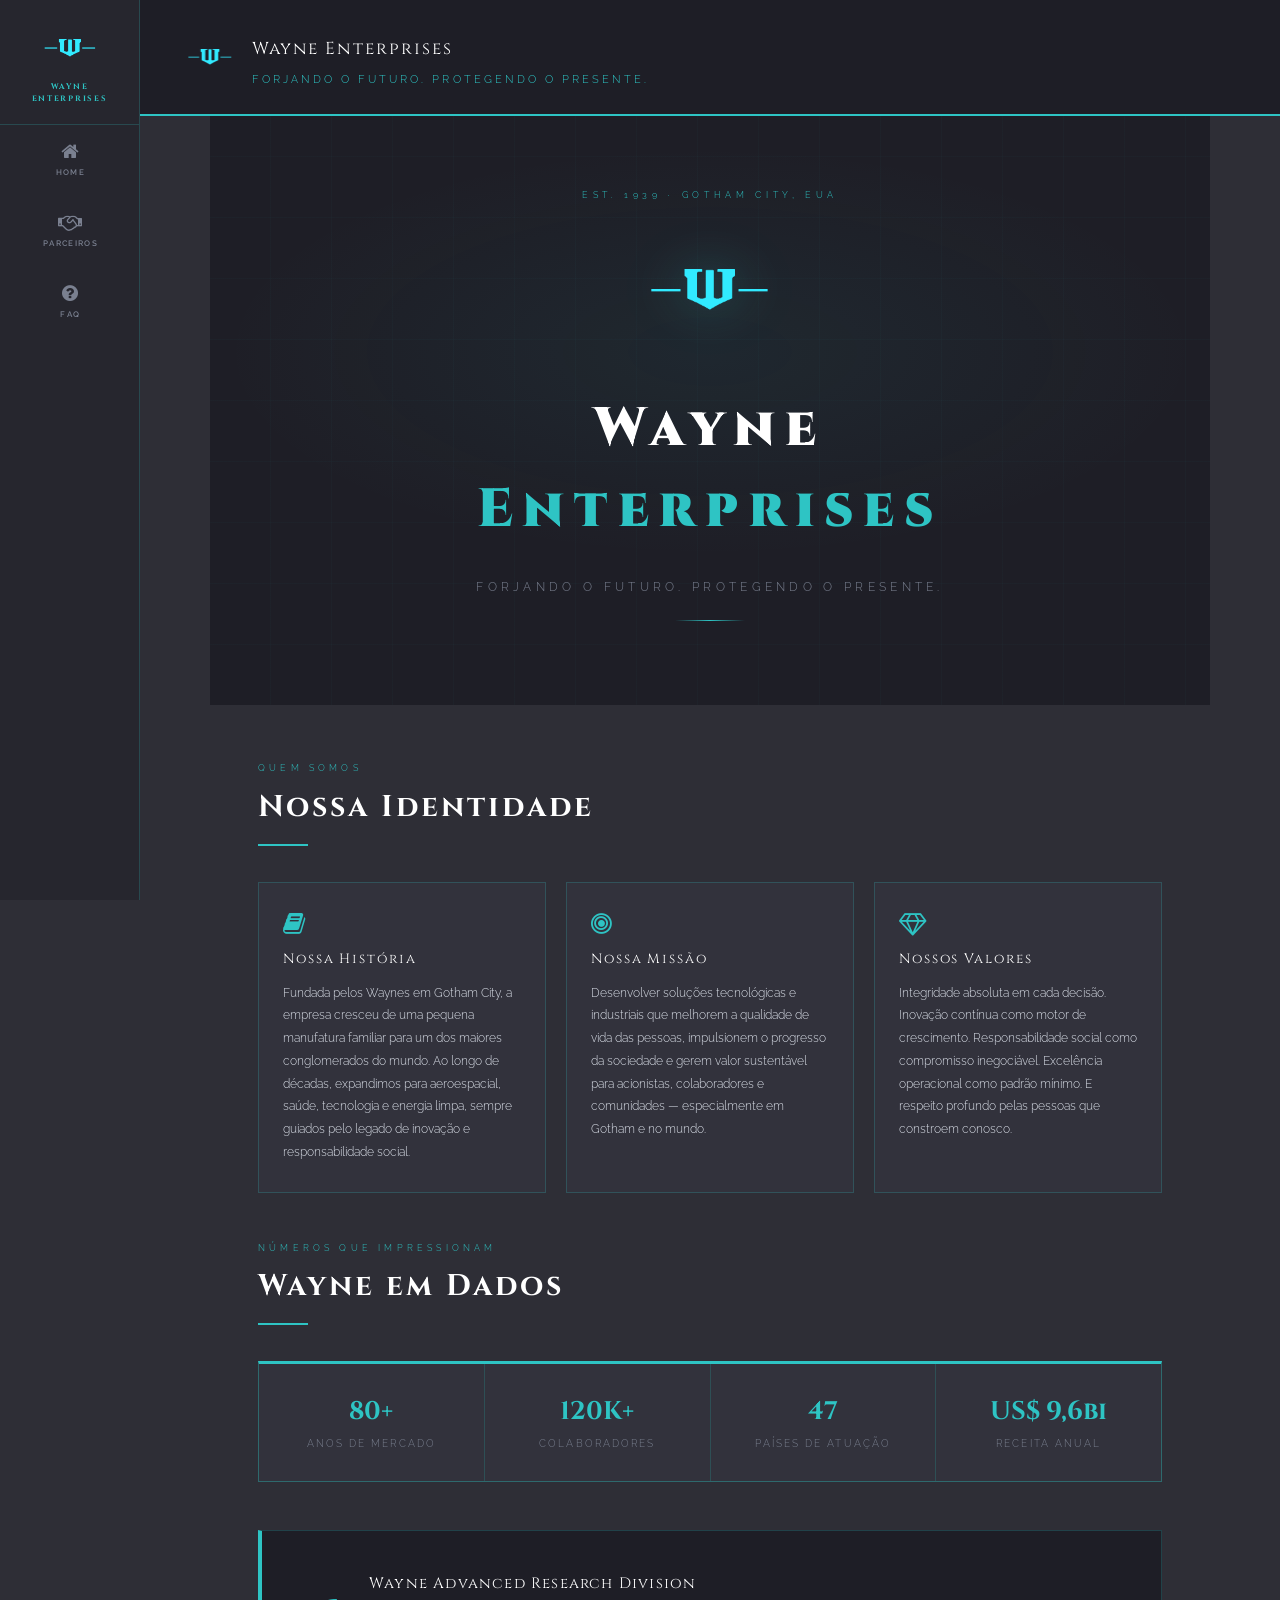
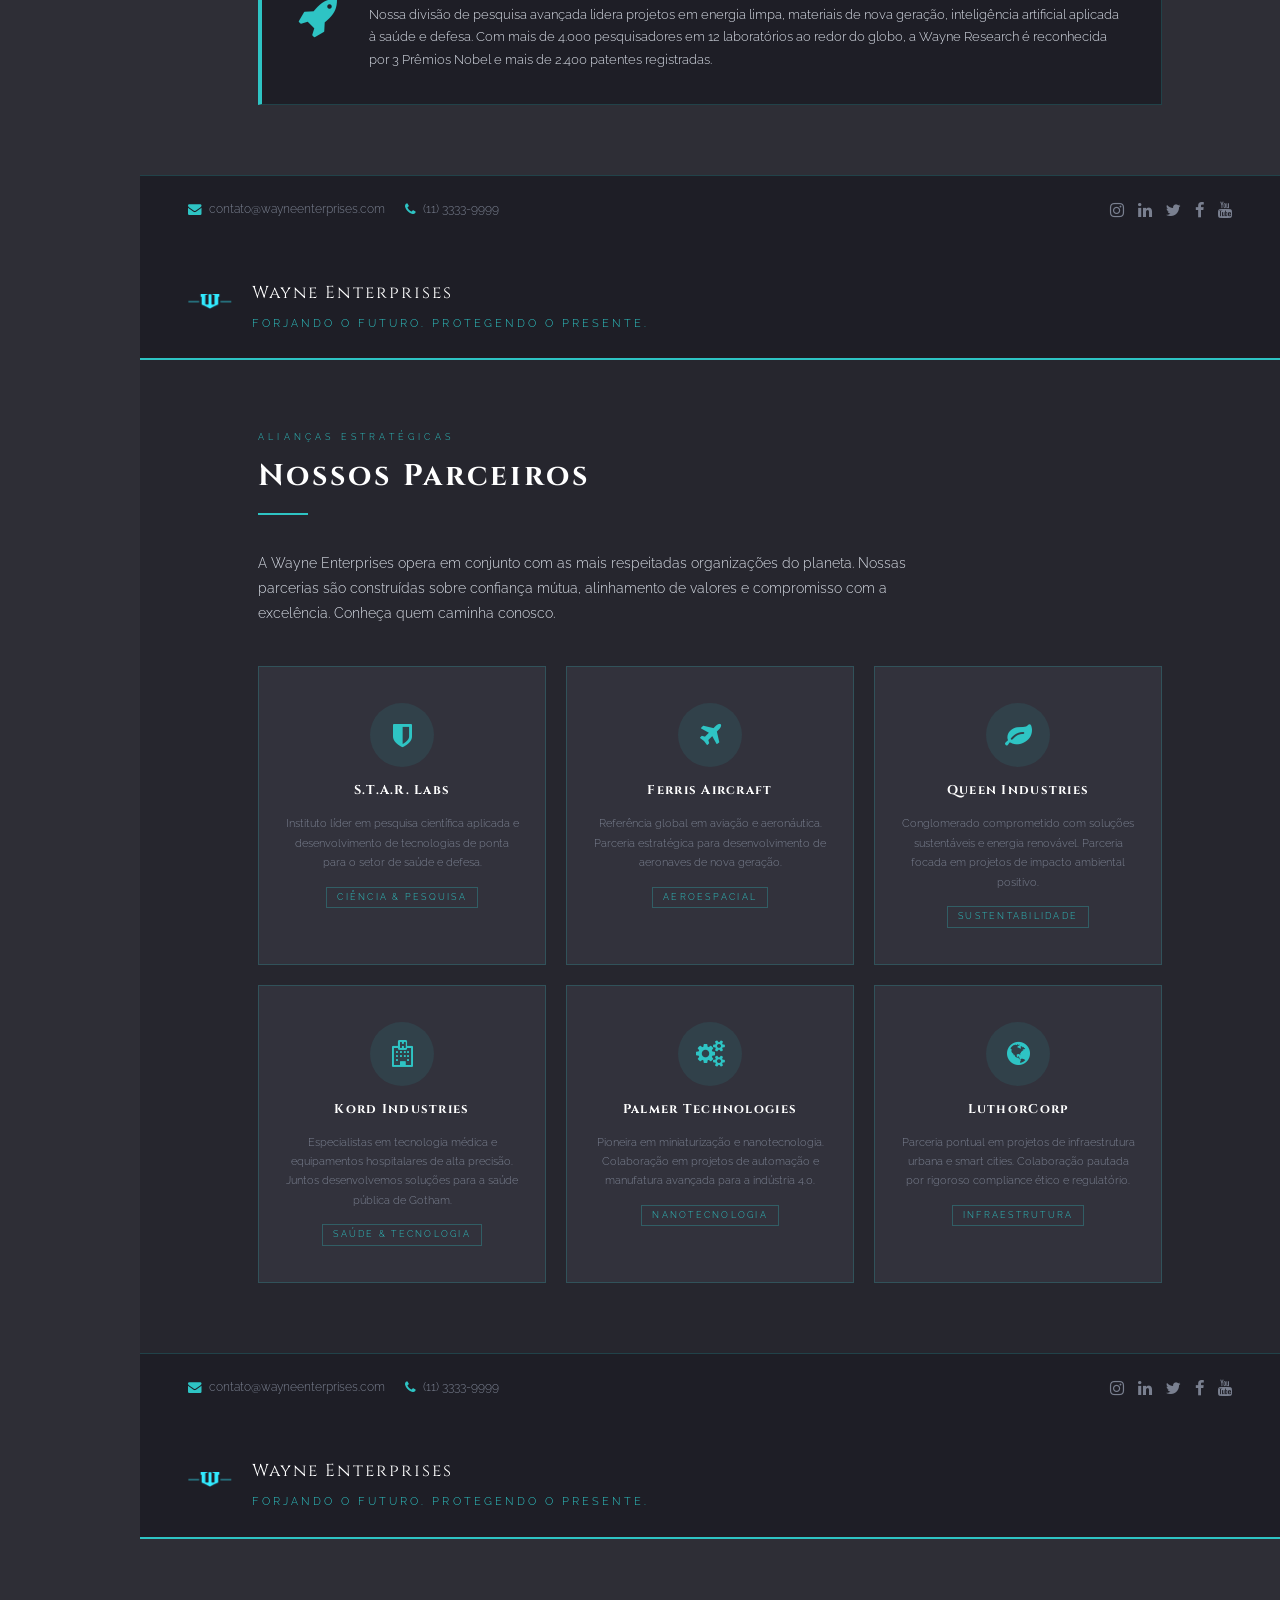
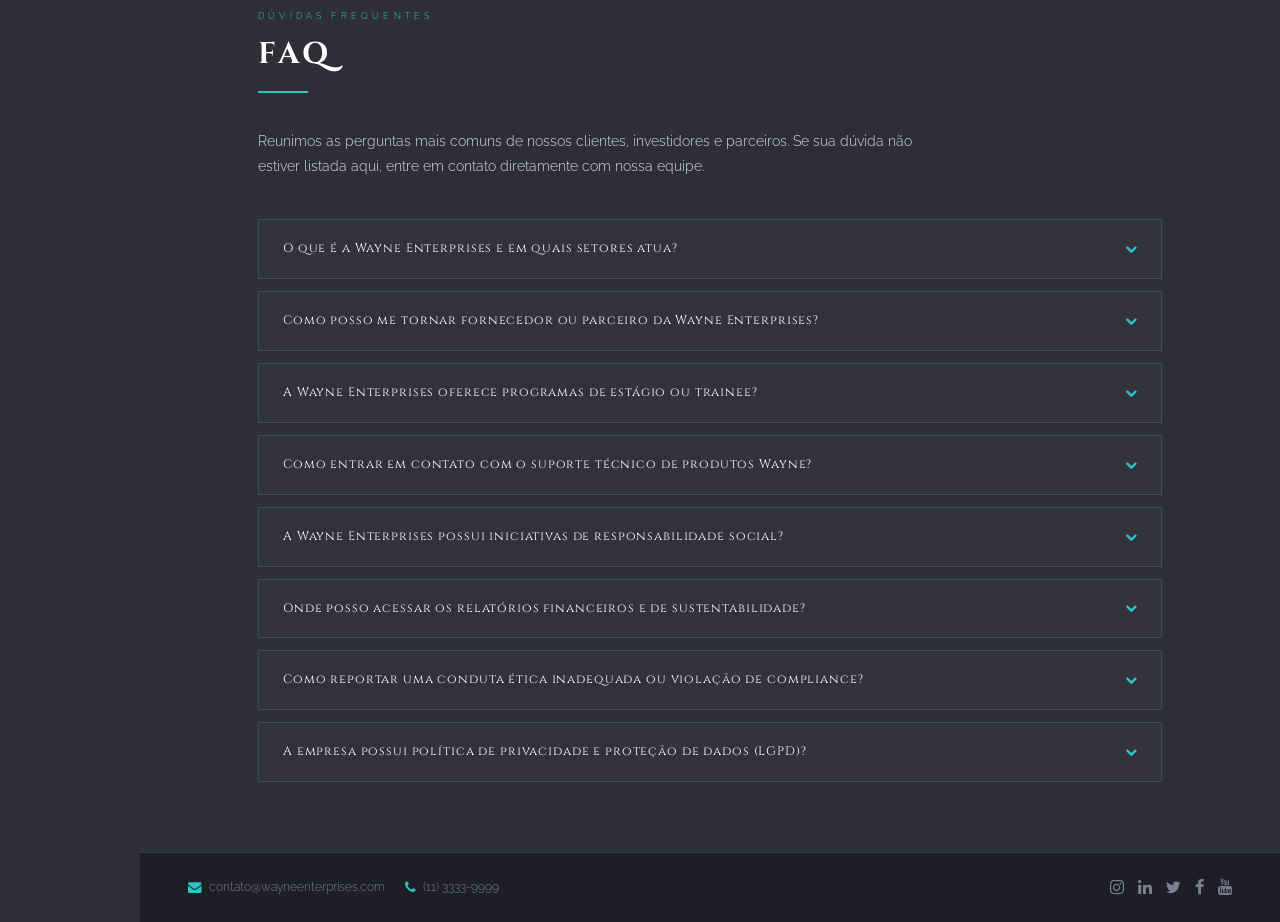
==== Pasta/index.html @ 233821c2 "Refactor HTML structure and styles for Jacareí tourist attractions page - Updated index.html to use " ====
<!DOCTYPE html>
<html lang="pt-br">
<head>
    <meta charset="UTF-8">
    <meta name="viewport" content="width=device-width, initial-scale=1.0">
    <link rel="stylesheet" href="https://www.w3schools.com/w3css/4/w3.css">
    <link rel="stylesheet" href="https://cdnjs.cloudflare.com/ajax/libs/font-awesome/4.7.0/css/font-awesome.min.css">
    <link href="https://fonts.googleapis.com/css2?family=Cinzel:wght@400;600;700;900&family=Raleway:wght@300;400;500;600&display=swap" rel="stylesheet">
    <title>Wayne Enterprises</title>
    <style>
        :root {
            --accent:   #2ec4c4;
            --accent-d: #1a9090;
            --bg:       #2e2e36;
            --bg-2:     #26262e;
            --bg-3:     #1e1e26;
            --card:     #32323c;
            --border:   rgba(46,196,196,0.22);
            --text:     #d8dde6;
            --dim:      #7a8090;
            --sidebar:  140px;
        }
        * { box-sizing: border-box; margin: 0; padding: 0; }
        html { scroll-behavior: smooth; }

        body {
            background: var(--bg);
            color: var(--text);
            font-family: 'Raleway', sans-serif;
            font-weight: 300;
        }
        h1,h2,h3,h4,h5,h6 { font-family: 'Cinzel', serif; letter-spacing: .08em; }

        /* ── SIDEBAR ── */
        #main { margin-left: var(--sidebar); }

        .w3-sidebar {
            width: var(--sidebar);
            background: var(--bg-2);
            border-right: 1px solid var(--border);
            display: flex;
            flex-direction: column;
            align-items: center;
        }

        .sb-logo {
            padding: 22px 10px 18px;
            width: 100%;
            text-align: center;
            border-bottom: 1px solid var(--border);
        }
        .sb-logo img {
            width: 52px;
            height: 52px;
            object-fit: contain;
            filter: brightness(0) saturate(100%) invert(65%) sepia(60%) saturate(500%) hue-rotate(140deg) brightness(1.05);
            margin-bottom: 7px;
        }
        .sb-brand {
            font-family: 'Cinzel', serif;
            font-size: .52rem;
            font-weight: 700;
            letter-spacing: .22em;
            color: var(--accent);
            text-transform: uppercase;
            line-height: 1.6;
        }

        .w3-bar-block a.w3-bar-item {
            display: flex !important;
            flex-direction: column;
            align-items: center;
            padding: 18px 8px !important;
            color: var(--dim) !important;
            font-size: .56rem;
            font-weight: 600;
            letter-spacing: .16em;
            text-transform: uppercase;
            border-left: 2px solid transparent;
            transition: all .25s;
            text-decoration: none;
        }
        .w3-bar-block a.w3-bar-item i {
            font-size: 1.25rem;
            margin-bottom: 6px;
            transition: color .25s;
        }
        .w3-bar-block a.w3-bar-item p { font-size: .52rem; line-height: 1.35; text-align: center; }
        .w3-bar-block a.w3-bar-item:hover {
            background: rgba(46,196,196,.07) !important;
            color: var(--accent) !important;
            border-left-color: var(--accent);
        }
        .w3-bar-block a.w3-bar-item:hover i { color: var(--accent); }

        /* ── MOBILE NAV ── */
        .w3-top nav {
            background: var(--bg-2) !important;
            border-bottom: 1px solid var(--border);
        }
        .w3-top nav a {
            color: var(--dim) !important;
            font-family: 'Cinzel', serif;
            font-size: .58rem;
            letter-spacing: .12em;
            transition: color .25s;
        }
        .w3-top nav a:hover { color: var(--accent) !important; background: transparent !important; }

        /* ── SECTION SHARED ── */
        section { scroll-margin-top: 0; }

        .sec-wrap {
            max-width: 1000px;
            margin: 0 auto;
            padding: 70px 48px;
        }

        /* ── HEADER (repeated on each section) ── */
        .sec-header-bar {
            background: var(--bg-3);
            border-bottom: 2px solid var(--accent);
            padding: 26px 48px;
            display: flex;
            align-items: center;
            gap: 20px;
        }
        .sec-header-bar img {
            width: 44px; height: 44px;
            object-fit: contain;
            filter: brightness(0) saturate(100%) invert(65%) sepia(60%) saturate(500%) hue-rotate(140deg) brightness(1.05);
            flex-shrink: 0;
        }
        .sec-header-text h2 {
            font-size: 1.15rem;
            color: #fff;
            letter-spacing: .12em;
        }
        .sec-header-text p {
            font-size: .72rem;
            color: var(--accent);
            letter-spacing: .28em;
            text-transform: uppercase;
            margin-top: 3px;
        }

        /* ── FOOTER (repeated on each section) ── */
        .sec-footer {
            background: var(--bg-3);
            border-top: 1px solid var(--border);
            padding: 22px 48px;
            display: flex;
            flex-wrap: wrap;
            align-items: center;
            justify-content: space-between;
            gap: 12px;
        }
        .sec-footer .contact-info {
            display: flex;
            flex-wrap: wrap;
            gap: 20px;
        }
        .sec-footer .contact-info a,
        .sec-footer .contact-info span {
            font-size: .78rem;
            color: var(--dim);
            text-decoration: none;
            display: flex;
            align-items: center;
            gap: 7px;
            transition: color .2s;
        }
        .sec-footer .contact-info a:hover { color: var(--accent); }
        .sec-footer .contact-info i { color: var(--accent); font-size: .9rem; }
        .sec-footer .socials { display: flex; gap: 14px; }
        .sec-footer .socials a {
            color: var(--dim);
            font-size: 1.1rem;
            transition: color .2s, transform .2s;
        }
        .sec-footer .socials a:hover { color: var(--accent); transform: translateY(-2px); }

        /* ── SECTION EYEBROW / RULE ── */
        .eyebrow {
            font-size: .62rem;
            letter-spacing: .45em;
            color: var(--accent);
            text-transform: uppercase;
            display: block;
            margin-bottom: 8px;
        }
        .sec-title {
            font-size: clamp(1.3rem, 2.5vw, 2rem);
            font-weight: 700;
            color: #fff;
            letter-spacing: .1em;
        }
        .rule {
            width: 50px; height: 2px;
            background: var(--accent);
            margin: 14px 0 36px;
        }

        /* ════════════════════════════
           HOME
        ════════════════════════════ */
        #home { background: var(--bg); }

        .home-hero {
            min-height: 60vh;
            display: flex;
            flex-direction: column;
            align-items: center;
            justify-content: center;
            text-align: center;
            padding: 80px 48px 60px;
            position: relative;
            overflow: hidden;
            background: var(--bg-3);
        }
        .home-hero::before {
            content: '';
            position: absolute; inset: 0;
            background:
                radial-gradient(ellipse 70% 50% at 50% 40%, rgba(46,196,196,.06) 0%, transparent 70%),
                repeating-linear-gradient(0deg, transparent, transparent 60px, rgba(46,196,196,.025) 60px, rgba(46,196,196,.025) 61px),
                repeating-linear-gradient(90deg, transparent, transparent 60px, rgba(46,196,196,.025) 60px, rgba(46,196,196,.025) 61px);
            pointer-events: none;
        }
        .hero-badge {
            font-size: .62rem; letter-spacing: .5em;
            color: var(--accent); text-transform: uppercase;
            margin-bottom: 28px; opacity: .7;
            animation: fadeUp .9s ease both;
        }
        .hero-logo {
            width: 120px; height: 120px;
            object-fit: contain;
            filter: brightness(0) saturate(100%) invert(65%) sepia(60%) saturate(500%) hue-rotate(140deg) brightness(1.05);
            margin-bottom: 28px;
            filter: brightness(0) saturate(100%) invert(65%) sepia(60%) saturate(500%) hue-rotate(140deg) brightness(1.05) drop-shadow(0 0 24px rgba(46,196,196,.35));
            animation: fadeUp .9s ease .15s both;
        }
        .hero-title {
            font-size: clamp(2rem, 5vw, 3.6rem);
            font-weight: 900;
            color: #fff;
            letter-spacing: .18em;
            animation: fadeUp .9s ease .3s both;
        }
        .hero-title span { color: var(--accent); display: block; }
        .hero-slogan {
            font-size: .82rem;
            letter-spacing: .35em;
            color: var(--dim);
            text-transform: uppercase;
            margin-top: 18px;
            animation: fadeUp .9s ease .45s both;
        }
        .hero-divider {
            width: 70px; height: 1px;
            background: linear-gradient(90deg, transparent, var(--accent), transparent);
            margin: 24px auto;
            animation: fadeUp .9s ease .6s both;
        }
        @keyframes fadeUp {
            from { opacity: 0; transform: translateY(20px); }
            to   { opacity: 1; transform: translateY(0); }
        }

        /* História / Missão / Valores cards */
        .hmv-grid {
            display: grid;
            grid-template-columns: repeat(3, 1fr);
            gap: 20px;
            margin-bottom: 48px;
        }
        .hmv-card {
            background: var(--card);
            border: 1px solid var(--border);
            padding: 28px 24px;
            transition: border-color .3s, transform .3s;
        }
        .hmv-card:hover {
            border-color: var(--accent);
            transform: translateY(-4px);
        }
        .hmv-card i {
            font-size: 1.6rem;
            color: var(--accent);
            margin-bottom: 14px;
            display: block;
        }
        .hmv-card h3 {
            font-size: .9rem;
            color: #fff;
            letter-spacing: .14em;
            margin-bottom: 12px;
        }
        .hmv-card p {
            font-size: .82rem;
            color: var(--text);
            line-height: 1.85;
        }

        /* Destaques / stats */
        .highlights {
            display: grid;
            grid-template-columns: repeat(4, 1fr);
            gap: 1px;
            background: var(--border);
            border: 1px solid var(--border);
            border-top: 3px solid var(--accent);
            margin-bottom: 48px;
        }
        .hl-item {
            background: var(--card);
            padding: 28px 16px;
            text-align: center;
        }
        .hl-num {
            font-family: 'Cinzel', serif;
            font-size: 1.7rem;
            font-weight: 700;
            color: var(--accent);
            display: block;
        }
        .hl-label {
            font-size: .68rem;
            color: var(--dim);
            letter-spacing: .2em;
            text-transform: uppercase;
            margin-top: 5px;
        }

        /* Imagem de destaque */
        .feature-banner {
            background: var(--bg-3);
            border: 1px solid var(--border);
            border-left: 4px solid var(--accent);
            padding: 32px 36px;
            display: flex;
            align-items: center;
            gap: 32px;
        }
        .feature-banner i {
            font-size: 2.8rem;
            color: var(--accent);
            flex-shrink: 0;
        }
        .feature-banner h3 {
            font-size: 1rem;
            color: #fff;
            margin-bottom: 8px;
        }
        .feature-banner p {
            font-size: .84rem;
            color: var(--text);
            line-height: 1.8;
        }

        /* ════════════════════════════
           PARCEIROS
        ════════════════════════════ */
        #parceiros { background: var(--bg-2); }

        .partners-intro {
            font-size: .9rem;
            color: var(--text);
            line-height: 1.85;
            margin-bottom: 40px;
            max-width: 680px;
        }

        .partners-grid {
            display: grid;
            grid-template-columns: repeat(3, 1fr);
            gap: 20px;
        }
        .partner-card {
            background: var(--card);
            border: 1px solid var(--border);
            padding: 36px 24px;
            display: flex;
            flex-direction: column;
            align-items: center;
            gap: 14px;
            text-align: center;
            transition: all .3s;
            cursor: default;
        }
        .partner-card:hover {
            border-color: var(--accent);
            background: rgba(46,196,196,.05);
            transform: translateY(-4px);
        }
        .partner-icon {
            width: 64px; height: 64px;
            background: rgba(46,196,196,.1);
            border-radius: 50%;
            display: flex; align-items: center; justify-content: center;
        }
        .partner-icon i {
            font-size: 1.8rem;
            color: var(--accent);
        }
        .partner-name {
            font-family: 'Cinzel', serif;
            font-size: .85rem;
            font-weight: 700;
            color: #fff;
            letter-spacing: .1em;
        }
        .partner-desc {
            font-size: .76rem;
            color: var(--dim);
            line-height: 1.7;
        }
        .partner-tag {
            font-size: .6rem;
            letter-spacing: .25em;
            color: var(--accent);
            text-transform: uppercase;
            border: 1px solid rgba(46,196,196,.3);
            padding: 3px 10px;
        }

        /* ════════════════════════════
           FAQ
        ════════════════════════════ */
        #faq { background: var(--bg); }

        .faq-intro {
            font-size: .9rem;
            color: var(--text);
            line-height: 1.85;
            margin-bottom: 40px;
            max-width: 680px;
        }

        .faq-list { display: flex; flex-direction: column; gap: 12px; }

        .faq-item {
            background: var(--card);
            border: 1px solid var(--border);
            overflow: hidden;
            transition: border-color .25s;
        }
        .faq-item:hover { border-color: var(--accent); }

        .faq-q {
            padding: 20px 24px;
            cursor: pointer;
            display: flex;
            align-items: center;
            justify-content: space-between;
            gap: 16px;
            user-select: none;
        }
        .faq-q span {
            font-family: 'Cinzel', serif;
            font-size: .82rem;
            color: #fff;
            letter-spacing: .07em;
            line-height: 1.45;
        }
        .faq-q i {
            color: var(--accent);
            font-size: .8rem;
            flex-shrink: 0;
            transition: transform .3s;
        }
        .faq-item.open .faq-q i { transform: rotate(180deg); }
        .faq-item.open { border-color: var(--accent); }

        .faq-a {
            display: none;
            padding: 0 24px 20px;
            font-size: .84rem;
            color: var(--text);
            line-height: 1.9;
            border-top: 1px solid rgba(46,196,196,.12);
        }
        .faq-item.open .faq-a { display: block; }

        /* ── RESPONSIVE ── */
        @media (max-width: 600px) {
            #main { margin-left: 0; padding-top: 44px; }
            .hmv-grid, .highlights, .partners-grid { grid-template-columns: 1fr; }
            .sec-wrap { padding: 50px 20px; }
            .sec-header-bar, .sec-footer { padding: 20px; }
            .feature-banner { flex-direction: column; text-align: center; }
        }
        @media (min-width: 601px) and (max-width: 860px) {
            .hmv-grid { grid-template-columns: 1fr 1fr; }
            .highlights { grid-template-columns: repeat(2, 1fr); }
            .partners-grid { grid-template-columns: 1fr 1fr; }
        }
    </style>
</head>
<body>

<!-- ══ SIDEBAR ══ -->
<nav class="w3-sidebar w3-bar-block w3-center w3-hide-small">
    <div class="sb-logo">
        <img src="img/logo.png" alt="Wayne Enterprises Logo">
        <div class="sb-brand">Wayne<br>Enterprises</div>
    </div>
    <a href="#home" class="w3-bar-item w3-button">
        <i class="fa fa-home"></i><p>HOME</p>
    </a>
    <a href="#parceiros" class="w3-bar-item w3-button">
        <i class="fa fa-handshake-o"></i><p>PARCEIROS</p>
    </a>
    <a href="#faq" class="w3-bar-item w3-button">
        <i class="fa fa-question-circle"></i><p>FAQ</p>
    </a>
</nav>

<!-- ══ NAVBAR MOBILE ══ -->
<div class="w3-top w3-hide-large w3-hide-medium">
    <nav class="w3-bar w3-center w3-small">
        <a href="#home"      class="w3-bar-item w3-button" style="width:33%">HOME</a>
        <a href="#parceiros" class="w3-bar-item w3-button" style="width:34%">PARCEIROS</a>
        <a href="#faq"       class="w3-bar-item w3-button" style="width:33%">FAQ</a>
    </nav>
</div>

<!-- ══════════════════════════════════════
     CONTEÚDO
══════════════════════════════════════ -->
<div id="main">

    <!-- ══ HOME ══ -->
    <section id="home">

        <!-- Cabeçalho -->
        <div class="sec-header-bar">
            <img src="img/logo.png" alt="Logo">
            <div class="sec-header-text">
                <h2>Wayne Enterprises</h2>
                <p>Forjando o Futuro. Protegendo o Presente.</p>
            </div>
        </div>

        <!-- Área principal -->
        <div class="sec-wrap">

            <!-- Hero -->
            <div class="home-hero" style="margin: -70px -48px 56px; padding: 72px 48px 60px;">
                <div class="hero-badge">Est. 1939 · Gotham City, EUA</div>
                <img src="img/logo.png" class="hero-logo" alt="Wayne Enterprises">
                <h1 class="hero-title">Wayne<span>Enterprises</span></h1>
                <p class="hero-slogan">Forjando o Futuro. Protegendo o Presente.</p>
                <div class="hero-divider"></div>
            </div>

            <!-- História / Missão / Valores -->
            <span class="eyebrow">Quem Somos</span>
            <h2 class="sec-title">Nossa Identidade</h2>
            <div class="rule"></div>

            <div class="hmv-grid">
                <div class="hmv-card">
                    <i class="fa fa-book"></i>
                    <h3>Nossa História</h3>
                    <p>Fundada pelos Waynes em Gotham City, a empresa cresceu de uma pequena manufatura familiar para um dos maiores conglomerados do mundo. Ao longo de décadas, expandimos para aeroespacial, saúde, tecnologia e energia limpa, sempre guiados pelo legado de inovação e responsabilidade social.</p>
                </div>
                <div class="hmv-card">
                    <i class="fa fa-bullseye"></i>
                    <h3>Nossa Missão</h3>
                    <p>Desenvolver soluções tecnológicas e industriais que melhorem a qualidade de vida das pessoas, impulsionem o progresso da sociedade e gerem valor sustentável para acionistas, colaboradores e comunidades — especialmente em Gotham e no mundo.</p>
                </div>
                <div class="hmv-card">
                    <i class="fa fa-diamond"></i>
                    <h3>Nossos Valores</h3>
                    <p>Integridade absoluta em cada decisão. Inovação contínua como motor de crescimento. Responsabilidade social como compromisso inegociável. Excelência operacional como padrão mínimo. E respeito profundo pelas pessoas que constroem conosco.</p>
                </div>
            </div>

            <!-- Destaques numéricos -->
            <span class="eyebrow">Números que Impressionam</span>
            <h2 class="sec-title">Wayne em Dados</h2>
            <div class="rule"></div>

            <div class="highlights">
                <div class="hl-item">
                    <span class="hl-num">80+</span>
                    <span class="hl-label">Anos de Mercado</span>
                </div>
                <div class="hl-item">
                    <span class="hl-num">120K+</span>
                    <span class="hl-label">Colaboradores</span>
                </div>
                <div class="hl-item">
                    <span class="hl-num">47</span>
                    <span class="hl-label">Países de Atuação</span>
                </div>
                <div class="hl-item">
                    <span class="hl-num">US$ 9,6bi</span>
                    <span class="hl-label">Receita Anual</span>
                </div>
            </div>

            <!-- Destaque especial -->
            <div class="feature-banner">
                <i class="fa fa-rocket"></i>
                <div>
                    <h3>Wayne Advanced Research Division</h3>
                    <p>Nossa divisão de pesquisa avançada lidera projetos em energia limpa, materiais de nova geração, inteligência artificial aplicada à saúde e defesa. Com mais de 4.000 pesquisadores em 12 laboratórios ao redor do globo, a Wayne Research é reconhecida por 3 Prêmios Nobel e mais de 2.400 patentes registradas.</p>
                </div>
            </div>
        </div>

        <!-- Rodapé -->
        <div class="sec-footer">
            <div class="contact-info">
                <span><i class="fa fa-envelope"></i> contato@wayneenterprises.com</span>
                <span><i class="fa fa-phone"></i> (11) 3333-9999</span>
            </div>
            <div class="socials">
                <a href="#" title="Instagram"><i class="fa fa-instagram"></i></a>
                <a href="#" title="LinkedIn"><i class="fa fa-linkedin"></i></a>
                <a href="#" title="Twitter"><i class="fa fa-twitter"></i></a>
                <a href="#" title="Facebook"><i class="fa fa-facebook"></i></a>
                <a href="#" title="YouTube"><i class="fa fa-youtube"></i></a>
            </div>
        </div>
    </section>

    <!-- ══ PARCEIROS ══ -->
    <section id="parceiros">

        <!-- Cabeçalho -->
        <div class="sec-header-bar">
            <img src="img/logo.png" alt="Logo">
            <div class="sec-header-text">
                <h2>Wayne Enterprises</h2>
                <p>Forjando o Futuro. Protegendo o Presente.</p>
            </div>
        </div>

        <!-- Área principal -->
        <div class="sec-wrap">
            <span class="eyebrow">Alianças Estratégicas</span>
            <h2 class="sec-title">Nossos Parceiros</h2>
            <div class="rule"></div>

            <p class="partners-intro">A Wayne Enterprises opera em conjunto com as mais respeitadas organizações do planeta. Nossas parcerias são construídas sobre confiança mútua, alinhamento de valores e compromisso com a excelência. Conheça quem caminha conosco.</p>

            <div class="partners-grid">
                <div class="partner-card">
                    <div class="partner-icon"><i class="fa fa-shield"></i></div>
                    <div class="partner-name">S.T.A.R. Labs</div>
                    <p class="partner-desc">Instituto líder em pesquisa científica aplicada e desenvolvimento de tecnologias de ponta para o setor de saúde e defesa.</p>
                    <span class="partner-tag">Ciência & Pesquisa</span>
                </div>
                <div class="partner-card">
                    <div class="partner-icon"><i class="fa fa-plane"></i></div>
                    <div class="partner-name">Ferris Aircraft</div>
                    <p class="partner-desc">Referência global em aviação e aeronáutica. Parceria estratégica para desenvolvimento de aeronaves de nova geração.</p>
                    <span class="partner-tag">Aeroespacial</span>
                </div>
                <div class="partner-card">
                    <div class="partner-icon"><i class="fa fa-leaf"></i></div>
                    <div class="partner-name">Queen Industries</div>
                    <p class="partner-desc">Conglomerado comprometido com soluções sustentáveis e energia renovável. Parceria focada em projetos de impacto ambiental positivo.</p>
                    <span class="partner-tag">Sustentabilidade</span>
                </div>
                <div class="partner-card">
                    <div class="partner-icon"><i class="fa fa-hospital-o"></i></div>
                    <div class="partner-name">Kord Industries</div>
                    <p class="partner-desc">Especialistas em tecnologia médica e equipamentos hospitalares de alta precisão. Juntos desenvolvemos soluções para a saúde pública de Gotham.</p>
                    <span class="partner-tag">Saúde & Tecnologia</span>
                </div>
                <div class="partner-card">
                    <div class="partner-icon"><i class="fa fa-cogs"></i></div>
                    <div class="partner-name">Palmer Technologies</div>
                    <p class="partner-desc">Pioneira em miniaturização e nanotecnologia. Colaboração em projetos de automação e manufatura avançada para a indústria 4.0.</p>
                    <span class="partner-tag">Nanotecnologia</span>
                </div>
                <div class="partner-card">
                    <div class="partner-icon"><i class="fa fa-globe"></i></div>
                    <div class="partner-name">LuthorCorp</div>
                    <p class="partner-desc">Parceria pontual em projetos de infraestrutura urbana e smart cities. Colaboração pautada por rigoroso compliance ético e regulatório.</p>
                    <span class="partner-tag">Infraestrutura</span>
                </div>
            </div>
        </div>

        <!-- Rodapé -->
        <div class="sec-footer">
            <div class="contact-info">
                <span><i class="fa fa-envelope"></i> contato@wayneenterprises.com</span>
                <span><i class="fa fa-phone"></i> (11) 3333-9999</span>
            </div>
            <div class="socials">
                <a href="#" title="Instagram"><i class="fa fa-instagram"></i></a>
                <a href="#" title="LinkedIn"><i class="fa fa-linkedin"></i></a>
                <a href="#" title="Twitter"><i class="fa fa-twitter"></i></a>
                <a href="#" title="Facebook"><i class="fa fa-facebook"></i></a>
                <a href="#" title="YouTube"><i class="fa fa-youtube"></i></a>
            </div>
        </div>
    </section>

    <!-- ══ FAQ ══ -->
    <section id="faq">

        <!-- Cabeçalho -->
        <div class="sec-header-bar">
            <img src="img/logo.png" alt="Logo">
            <div class="sec-header-text">
                <h2>Wayne Enterprises</h2>
                <p>Forjando o Futuro. Protegendo o Presente.</p>
            </div>
        </div>

        <!-- Área principal -->
        <div class="sec-wrap">
            <span class="eyebrow">Dúvidas Frequentes</span>
            <h2 class="sec-title">FAQ</h2>
            <div class="rule"></div>

            <p class="faq-intro">Reunimos as perguntas mais comuns de nossos clientes, investidores e parceiros. Se sua dúvida não estiver listada aqui, entre em contato diretamente com nossa equipe.</p>

            <div class="faq-list">
                <div class="faq-item">
                    <div class="faq-q" onclick="toggle(this)">
                        <span>O que é a Wayne Enterprises e em quais setores atua?</span>
                        <i class="fa fa-chevron-down"></i>
                    </div>
                    <div class="faq-a">A Wayne Enterprises é um conglomerado multinacional sediado em Gotham City. Atuamos em aeroespacial, defesa, tecnologia médica, energia limpa, construção, telecomunicações e pesquisa avançada. Somos uma das maiores empresas privadas do mundo, com presença em 47 países.</div>
                </div>
                <div class="faq-item">
                    <div class="faq-q" onclick="toggle(this)">
                        <span>Como posso me tornar fornecedor ou parceiro da Wayne Enterprises?</span>
                        <i class="fa fa-chevron-down"></i>
                    </div>
                    <div class="faq-a">Interessados em parceria ou fornecimento devem enviar uma proposta formal para o e-mail parcerias@wayneenterprises.com, incluindo histórico da empresa, certificações, portfólio e proposta de valor. Nossa equipe de procurement avalia todas as solicitações em até 15 dias úteis.</div>
                </div>
                <div class="faq-item">
                    <div class="faq-q" onclick="toggle(this)">
                        <span>A Wayne Enterprises oferece programas de estágio ou trainee?</span>
                        <i class="fa fa-chevron-down"></i>
                    </div>
                    <div class="faq-a">Sim. Oferecemos programas anuais de estágio e trainee em diversas áreas, como engenharia, tecnologia, administração e ciência. As inscrições ocorrem no segundo semestre de cada ano. Acompanhe os processos seletivos em nosso portal de carreiras: careers.wayneenterprises.com.</div>
                </div>
                <div class="faq-item">
                    <div class="faq-q" onclick="toggle(this)">
                        <span>Como entrar em contato com o suporte técnico de produtos Wayne?</span>
                        <i class="fa fa-chevron-down"></i>
                    </div>
                    <div class="faq-a">Nosso suporte técnico está disponível 24 horas por dia, 7 dias por semana. Você pode abrir um chamado pelo portal suporte.wayneenterprises.com, ligar para (11) 3333-9999 (opção 2) ou enviar e-mail para suporte@wayneenterprises.com. Tempos médios de resposta: 2h para prioridade alta, 8h para média.</div>
                </div>
                <div class="faq-item">
                    <div class="faq-q" onclick="toggle(this)">
                        <span>A Wayne Enterprises possui iniciativas de responsabilidade social?</span>
                        <i class="fa fa-chevron-down"></i>
                    </div>
                    <div class="faq-a">Sim. A Fundação Wayne é o braço social da empresa, responsável por programas de educação em Gotham City, bolsas de pesquisa científica, projetos de habitação popular e iniciativas de saúde pública. Em 2023, investimos mais de US$ 480 milhões em ações sociais globalmente.</div>
                </div>
                <div class="faq-item">
                    <div class="faq-q" onclick="toggle(this)">
                        <span>Onde posso acessar os relatórios financeiros e de sustentabilidade?</span>
                        <i class="fa fa-chevron-down"></i>
                    </div>
                    <div class="faq-a">Todos os relatórios anuais, demonstrações financeiras e relatórios de sustentabilidade (ESG) estão disponíveis na seção "Relações com Investidores" do nosso site oficial: ir.wayneenterprises.com. Os documentos são publicados em português, inglês e espanhol.</div>
                </div>
                <div class="faq-item">
                    <div class="faq-q" onclick="toggle(this)">
                        <span>Como reportar uma conduta ética inadequada ou violação de compliance?</span>
                        <i class="fa fa-chevron-down"></i>
                    </div>
                    <div class="faq-a">Disponibilizamos um Canal de Ética independente, acessível 24h pelo site etica.wayneenterprises.com ou pelo telefone 0800-721-WAYNE. Todas as denúncias são tratadas com absoluto sigilo, investigadas por auditoria externa independente e não permitem represálias ao denunciante.</div>
                </div>
                <div class="faq-item">
                    <div class="faq-q" onclick="toggle(this)">
                        <span>A empresa possui política de privacidade e proteção de dados (LGPD)?</span>
                        <i class="fa fa-chevron-down"></i>
                    </div>
                    <div class="faq-a">Sim. A Wayne Enterprises está em total conformidade com a Lei Geral de Proteção de Dados (LGPD) no Brasil e com o GDPR na Europa. Nossa Política de Privacidade completa está disponível em privacidade.wayneenterprises.com. Para exercer seus direitos como titular de dados, acesse o Portal do Titular ou envie e-mail para dpo@wayneenterprises.com.</div>
                </div>
            </div>
        </div>

        <!-- Rodapé -->
        <div class="sec-footer">
            <div class="contact-info">
                <span><i class="fa fa-envelope"></i> contato@wayneenterprises.com</span>
                <span><i class="fa fa-phone"></i> (11) 3333-9999</span>
            </div>
            <div class="socials">
                <a href="#" title="Instagram"><i class="fa fa-instagram"></i></a>
                <a href="#" title="LinkedIn"><i class="fa fa-linkedin"></i></a>
                <a href="#" title="Twitter"><i class="fa fa-twitter"></i></a>
                <a href="#" title="Facebook"><i class="fa fa-facebook"></i></a>
                <a href="#" title="YouTube"><i class="fa fa-youtube"></i></a>
            </div>
        </div>
    </section>

</div><!-- /main -->

<script>
    function toggle(el) {
        const item = el.parentElement;
        item.classList.toggle('open');
    }
</script>
</body>
</html>
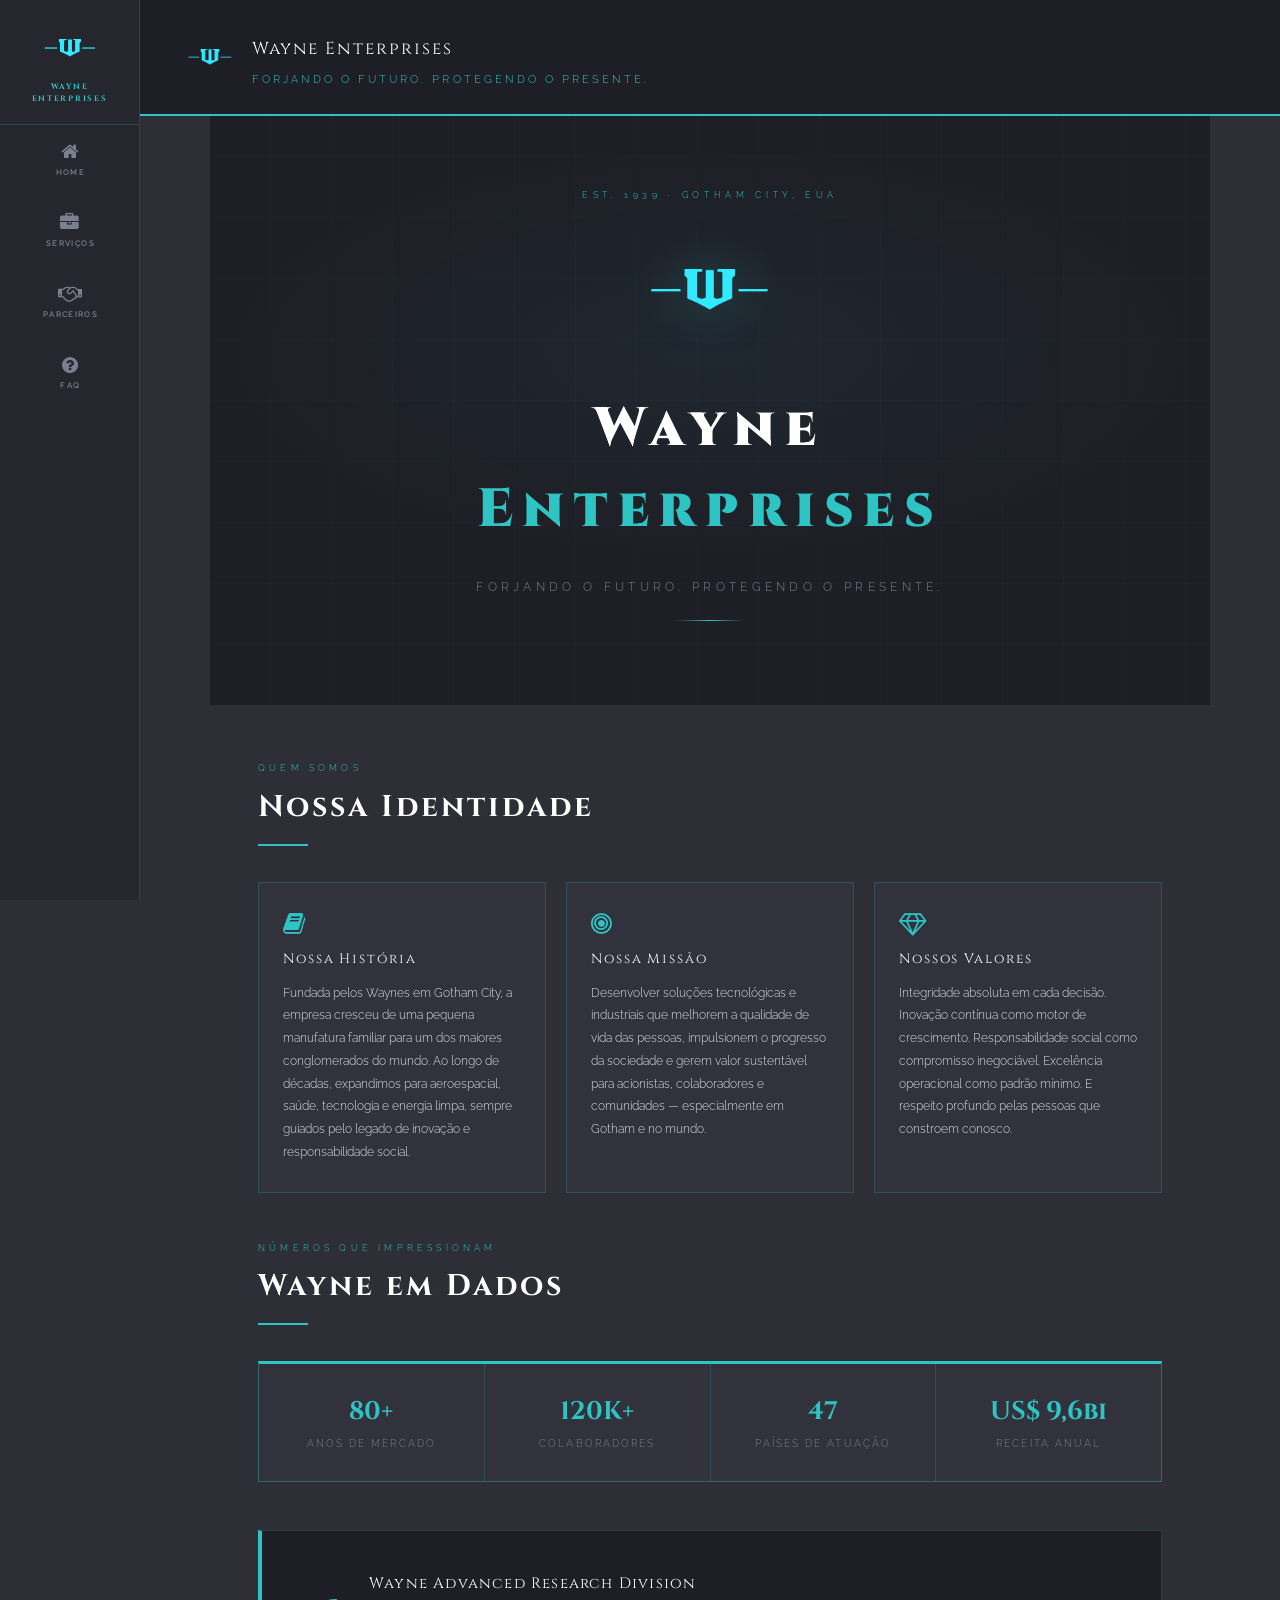
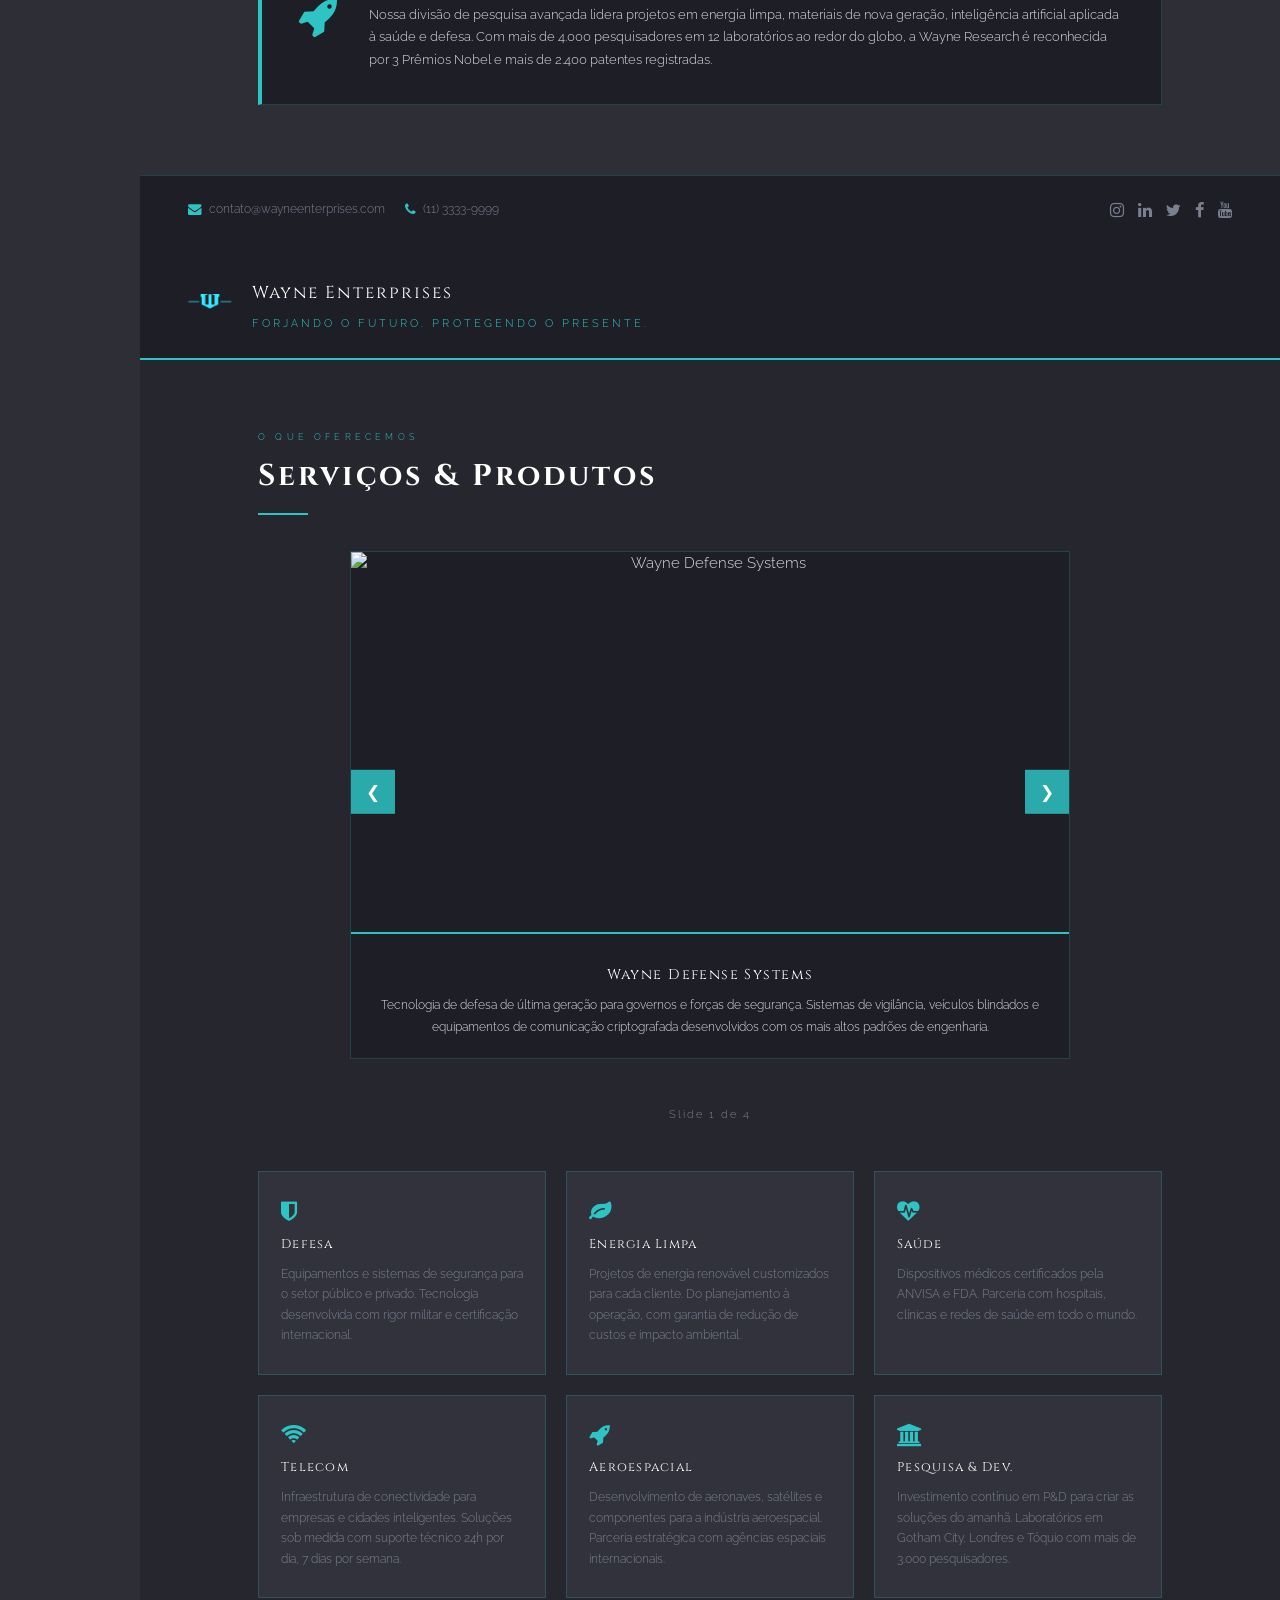
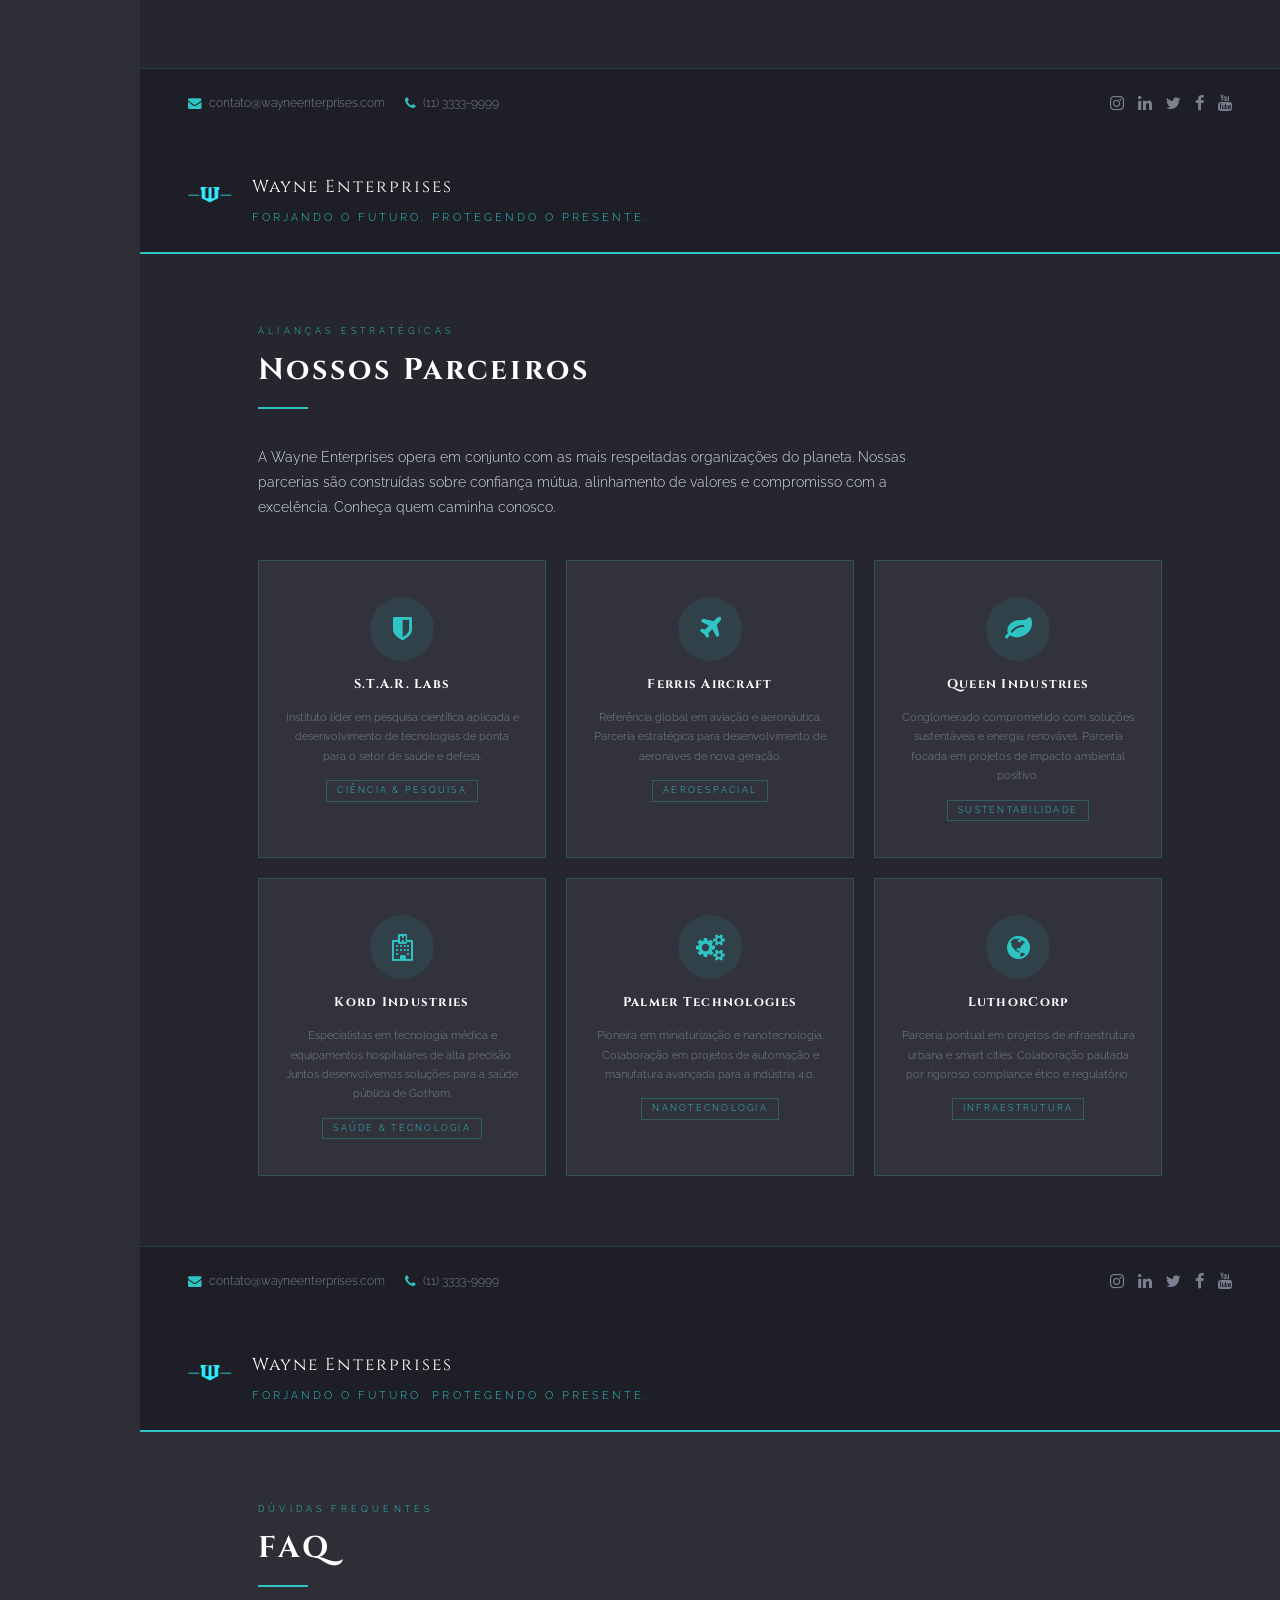
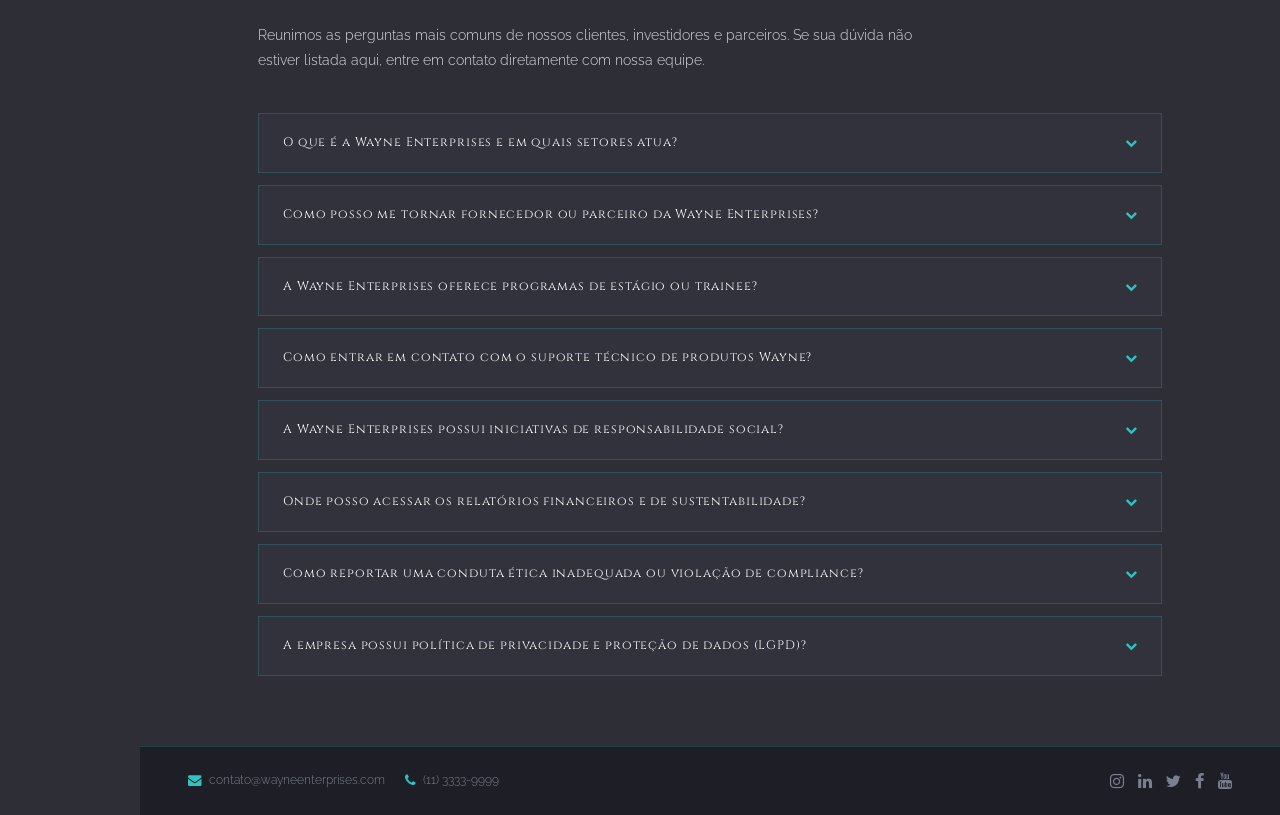
==== commit 2e98fc51: "feat: adicionar seção de serviços com slideshow e cards de produtos" ====
--- a/Pasta/index.html
+++ b/Pasta/index.html
@@ -483,6 +483,116 @@
         }
         .faq-item.open .faq-a { display: block; }
 
+        /* ════════════════════════════
+           SERVIÇOS / PRODUTOS
+        ════════════════════════════ */
+        #servicos { background: var(--bg-2); }
+
+        /* Área do slideshow */
+        .slideshow-wrap {
+            position: relative;
+            max-width: 720px;
+            margin: 0 auto 48px;
+            background: var(--bg-3);
+            border: 1px solid var(--border);
+        }
+
+        /* Cada slide: imagem + legenda */
+        .slide-item {
+            display: none; /* JavaScript controla quem aparece */
+            text-align: center;
+        }
+        .slide-item img {
+            width: 100%;
+            height: 380px;
+            object-fit: cover;
+            display: block;
+        }
+        .slide-caption {
+            padding: 20px 28px;
+            background: var(--bg-3);
+            border-top: 2px solid var(--accent);
+        }
+        .slide-caption h3 {
+            font-size: .95rem;
+            color: #fff;
+            letter-spacing: .1em;
+            margin-bottom: 8px;
+        }
+        .slide-caption p {
+            font-size: .82rem;
+            color: var(--text);
+            line-height: 1.8;
+        }
+
+        /* Botões de navegação do slideshow */
+        .slide-btn {
+            position: absolute;
+            top: 50%;
+            transform: translateY(-80%); /* centraliza na imagem */
+            background: rgba(46,196,196,0.85);
+            color: #fff;
+            border: none;
+            width: 44px;
+            height: 44px;
+            font-size: 1.1rem;
+            cursor: pointer;
+            transition: background .2s, transform .2s;
+            display: flex;
+            align-items: center;
+            justify-content: center;
+            z-index: 10;
+        }
+        .slide-btn:hover {
+            background: var(--accent-d);
+            transform: translateY(-80%) scale(1.1);
+        }
+        .slide-btn.prev { left: 0; }
+        .slide-btn.next { right: 0; }
+
+        /* Contador de slides */
+        .slide-counter {
+            text-align: center;
+            font-size: .72rem;
+            color: var(--dim);
+            letter-spacing: .2em;
+            margin-bottom: 48px;
+        }
+
+        /* Grid de serviços em texto abaixo do slideshow */
+        .services-grid {
+            display: grid;
+            grid-template-columns: repeat(3, 1fr);
+            gap: 20px;
+        }
+        .service-card {
+            background: var(--card);
+            border: 1px solid var(--border);
+            padding: 28px 22px;
+            transition: border-color .3s, transform .3s;
+        }
+        .service-card:hover {
+            border-color: var(--accent);
+            transform: translateY(-4px);
+        }
+        .service-card i {
+            font-size: 1.5rem;
+            color: var(--accent);
+            margin-bottom: 12px;
+            display: block;
+        }
+        .service-card h3 {
+            font-size: .85rem;
+            color: #fff;
+            letter-spacing: .1em;
+            margin-bottom: 10px;
+        }
+        .service-card p {
+            font-size: .78rem;
+            color: var(--dim);
+            line-height: 1.75;
+        }
+
         /* ── RESPONSIVE ── */
         @media (max-width: 600px) {
             #main { margin-left: 0; padding-top: 44px; }
@@ -495,6 +605,11 @@
             .hmv-grid { grid-template-columns: 1fr 1fr; }
             .highlights { grid-template-columns: repeat(2, 1fr); }
             .partners-grid { grid-template-columns: 1fr 1fr; }
+            .services-grid { grid-template-columns: 1fr 1fr; }
+        }
+        @media (max-width: 600px) {
+            .services-grid { grid-template-columns: 1fr; }
+            .slide-item img { height: 220px; }
         }
     </style>
 </head>
@@ -509,6 +624,9 @@
     <a href="#home" class="w3-bar-item w3-button">
         <i class="fa fa-home"></i><p>HOME</p>
     </a>
+    <a href="#servicos" class="w3-bar-item w3-button">
+        <i class="fa fa-briefcase"></i><p>SERVIÇOS</p>
+    </a>
     <a href="#parceiros" class="w3-bar-item w3-button">
         <i class="fa fa-handshake-o"></i><p>PARCEIROS</p>
     </a>
@@ -520,9 +638,10 @@
 <!-- ══ NAVBAR MOBILE ══ -->
 <div class="w3-top w3-hide-large w3-hide-medium">
     <nav class="w3-bar w3-center w3-small">
-        <a href="#home"      class="w3-bar-item w3-button" style="width:33%">HOME</a>
-        <a href="#parceiros" class="w3-bar-item w3-button" style="width:34%">PARCEIROS</a>
-        <a href="#faq"       class="w3-bar-item w3-button" style="width:33%">FAQ</a>
+        <a href="#home"      class="w3-bar-item w3-button" style="width:25%">HOME</a>
+        <a href="#servicos"  class="w3-bar-item w3-button" style="width:25%">SERVIÇOS</a>
+        <a href="#parceiros" class="w3-bar-item w3-button" style="width:25%">PARCEIROS</a>
+        <a href="#faq"       class="w3-bar-item w3-button" style="width:25%">FAQ</a>
     </nav>
 </div>
 
@@ -628,6 +747,135 @@
         </div>
     </section>
 
+    <!-- ══ SERVIÇOS / PRODUTOS ══ -->
+    <section id="servicos">
+
+        <!-- Cabeçalho da seção -->
+        <div class="sec-header-bar">
+            <img src="img/logo.png" alt="Logo">
+            <div class="sec-header-text">
+                <h2>Wayne Enterprises</h2>
+                <p>Forjando o Futuro. Protegendo o Presente.</p>
+            </div>
+        </div>
+
+        <!-- Área principal -->
+        <div class="sec-wrap">
+
+            <span class="eyebrow">O que oferecemos</span>
+            <h2 class="sec-title">Serviços & Produtos</h2>
+            <div class="rule"></div>
+
+            <!--
+                SLIDESHOW MANUAL
+                Baseado no modelo da Agenda 16 (SlideShow Manual com W3.CSS).
+                O JavaScript controla qual slide aparece usando a variável slideIndex.
+                Os botões chamam plusSlides(-1) para voltar e plusSlides(1) para avançar.
+            -->
+
+            <!-- Container do slideshow -->
+            <div class="slideshow-wrap">
+
+                <!-- Botão: slide anterior -->
+                <button class="slide-btn prev" onclick="plusSlides(-1)" title="Anterior">&#10094;</button>
+
+                <!-- Botão: próximo slide -->
+                <button class="slide-btn next" onclick="plusSlides(1)" title="Próximo">&#10095;</button>
+
+                <!-- Slide 1 -->
+                <div class="slide-item">
+                    <img src="https://placehold.co/720x380/1e1e26/2ec4c4?text=Wayne+Defense+Systems" alt="Wayne Defense Systems">
+                    <div class="slide-caption">
+                        <h3>Wayne Defense Systems</h3>
+                        <p>Tecnologia de defesa de última geração para governos e forças de segurança. Sistemas de vigilância, veículos blindados e equipamentos de comunicação criptografada desenvolvidos com os mais altos padrões de engenharia.</p>
+                    </div>
+                </div>
+
+                <!-- Slide 2 -->
+                <div class="slide-item">
+                    <img src="https://placehold.co/720x380/1e1e26/2ec4c4?text=Wayne+Clean+Energy" alt="Wayne Clean Energy">
+                    <div class="slide-caption">
+                        <h3>Wayne Clean Energy</h3>
+                        <p>Soluções em energia solar, eólica e de fusão para cidades, indústrias e residências. Nosso reator de fusão de nova geração tem capacidade para abastecer Gotham City por décadas com zero emissão de carbono.</p>
+                    </div>
+                </div>
+
+                <!-- Slide 3 -->
+                <div class="slide-item">
+                    <img src="https://placehold.co/720x380/1e1e26/2ec4c4?text=Wayne+MedTech" alt="Wayne MedTech">
+                    <div class="slide-caption">
+                        <h3>Wayne MedTech</h3>
+                        <p>Equipamentos hospitalares de alta precisão, próteses biónicas e sistemas de diagnóstico por imagem. Presente em mais de 200 hospitais ao redor do mundo, a divisão MedTech salva vidas todos os dias.</p>
+                    </div>
+                </div>
+
+                <!-- Slide 4 -->
+                <div class="slide-item">
+                    <img src="https://placehold.co/720x380/1e1e26/2ec4c4?text=Wayne+Telecom" alt="Wayne Telecom">
+                    <div class="slide-caption">
+                        <h3>Wayne Telecom</h3>
+                        <p>Infraestrutura de fibra óptica, redes 5G e satélites de comunicação. Cobrimos mais de 47 países com internet de alta velocidade e soluções corporativas de conectividade segura e ininterrupta.</p>
+                    </div>
+                </div>
+
+            </div><!-- /slideshow-wrap -->
+
+            <!-- Contador de slides (atualizado pelo JavaScript) -->
+            <div class="slide-counter" id="slideCounter">Slide 1 de 4</div>
+
+            <!-- Cards resumo dos serviços -->
+            <div class="services-grid">
+                <div class="service-card">
+                    <i class="fa fa-shield"></i>
+                    <h3>Defesa</h3>
+                    <p>Equipamentos e sistemas de segurança para o setor público e privado. Tecnologia desenvolvida com rigor militar e certificação internacional.</p>
+                </div>
+                <div class="service-card">
+                    <i class="fa fa-leaf"></i>
+                    <h3>Energia Limpa</h3>
+                    <p>Projetos de energia renovável customizados para cada cliente. Do planejamento à operação, com garantia de redução de custos e impacto ambiental.</p>
+                </div>
+                <div class="service-card">
+                    <i class="fa fa-heartbeat"></i>
+                    <h3>Saúde</h3>
+                    <p>Dispositivos médicos certificados pela ANVISA e FDA. Parceria com hospitais, clínicas e redes de saúde em todo o mundo.</p>
+                </div>
+                <div class="service-card">
+                    <i class="fa fa-wifi"></i>
+                    <h3>Telecom</h3>
+                    <p>Infraestrutura de conectividade para empresas e cidades inteligentes. Soluções sob medida com suporte técnico 24h por dia, 7 dias por semana.</p>
+                </div>
+                <div class="service-card">
+                    <i class="fa fa-rocket"></i>
+                    <h3>Aeroespacial</h3>
+                    <p>Desenvolvimento de aeronaves, satélites e componentes para a indústria aeroespacial. Parceria estratégica com agências espaciais internacionais.</p>
+                </div>
+                <div class="service-card">
+                    <i class="fa fa-university"></i>
+                    <h3>Pesquisa & Dev.</h3>
+                    <p>Investimento contínuo em P&D para criar as soluções do amanhã. Laboratórios em Gotham City, Londres e Tóquio com mais de 3.000 pesquisadores.</p>
+                </div>
+            </div>
+
+        </div><!-- /sec-wrap -->
+
+        <!-- Rodapé da seção -->
+        <div class="sec-footer">
+            <div class="contact-info">
+                <span><i class="fa fa-envelope"></i> contato@wayneenterprises.com</span>
+                <span><i class="fa fa-phone"></i> (11) 3333-9999</span>
+            </div>
+            <div class="socials">
+                <a href="#" title="Instagram"><i class="fa fa-instagram"></i></a>
+                <a href="#" title="LinkedIn"><i class="fa fa-linkedin"></i></a>
+                <a href="#" title="Twitter"><i class="fa fa-twitter"></i></a>
+                <a href="#" title="Facebook"><i class="fa fa-facebook"></i></a>
+                <a href="#" title="YouTube"><i class="fa fa-youtube"></i></a>
+            </div>
+        </div>
+
+    </section>
+
     <!-- ══ PARCEIROS ══ -->
     <section id="parceiros">
 
@@ -803,10 +1051,49 @@
 </div><!-- /main -->
 
 <script>
+    // ══ FAQ: abre e fecha as respostas ══
     function toggle(el) {
         const item = el.parentElement;
         item.classList.toggle('open');
     }
+
+    // ══ SLIDESHOW MANUAL (Seção Serviços) ══
+    // Baseado no modelo da Agenda 16 - SlideShow Manual
+    // slideIndex guarda qual slide está sendo exibido no momento.
+    var slideIndex = 1;
+    showSlide(slideIndex); // chama a função ao carregar a página para mostrar o slide 1
+
+    // plusSlides é chamada pelos botões (onclick).
+    // n = 1 para avançar, n = -1 para voltar.
+    function plusSlides(n) {
+        showSlide(slideIndex += n);
+    }
+
+    // showSlide esconde todos os slides e exibe apenas o de índice n.
+    function showSlide(n) {
+        var i;
+        var slides = document.getElementsByClassName("slide-item");
+        var total = slides.length;
+
+        // Se passou do último slide, volta para o primeiro
+        if (n > total) { slideIndex = 1; }
+
+        // Se voltou antes do primeiro slide, vai para o último
+        if (n < 1) { slideIndex = total; }
+
+        // Esconde todos os slides
+        for (i = 0; i < total; i++) {
+            slides[i].style.display = "none";
+        }
+
+        // Exibe apenas o slide atual
+        // Obs: slideIndex começa em 1, mas o índice do array começa em 0, por isso slideIndex - 1
+        slides[slideIndex - 1].style.display = "block";
+
+        // Atualiza o contador (ex: "Slide 2 de 4")
+        document.getElementById("slideCounter").innerHTML =
+            "Slide " + slideIndex + " de " + total;
+    }
 </script>
 </body>
 </html>
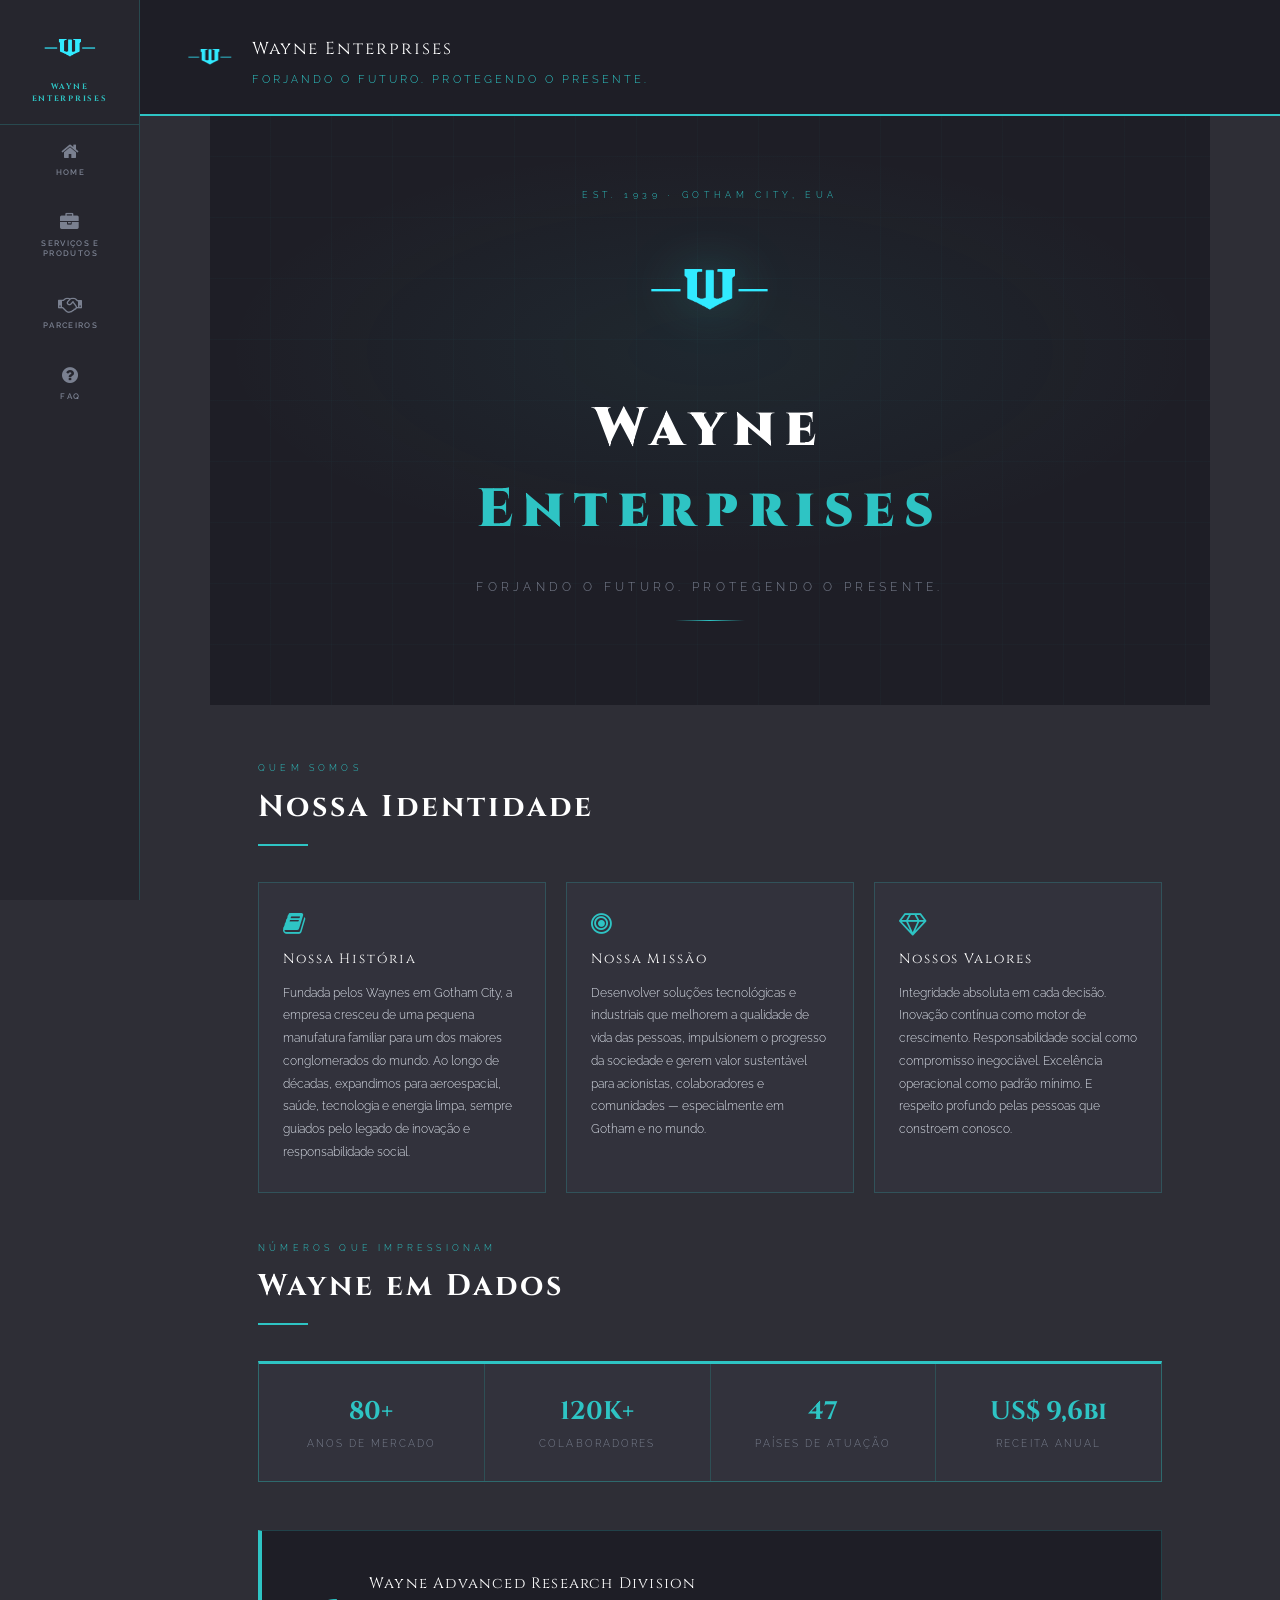
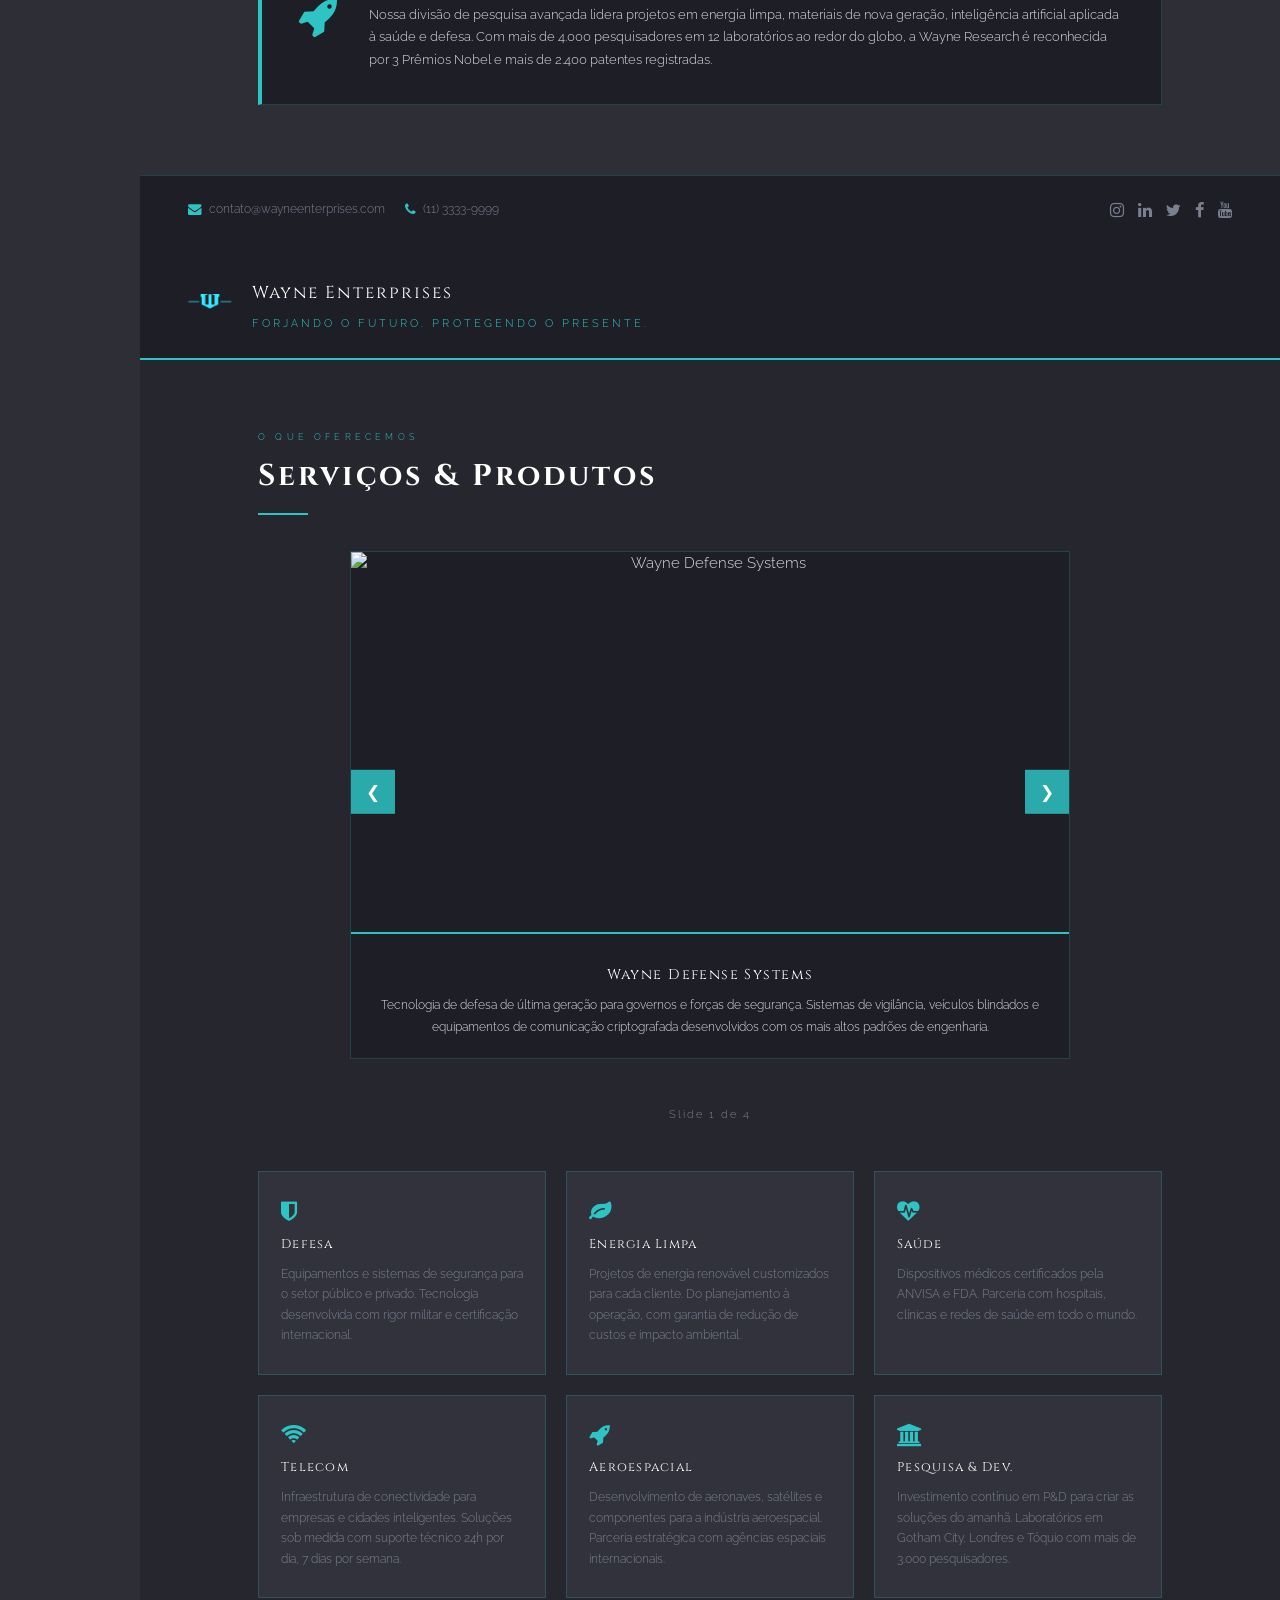
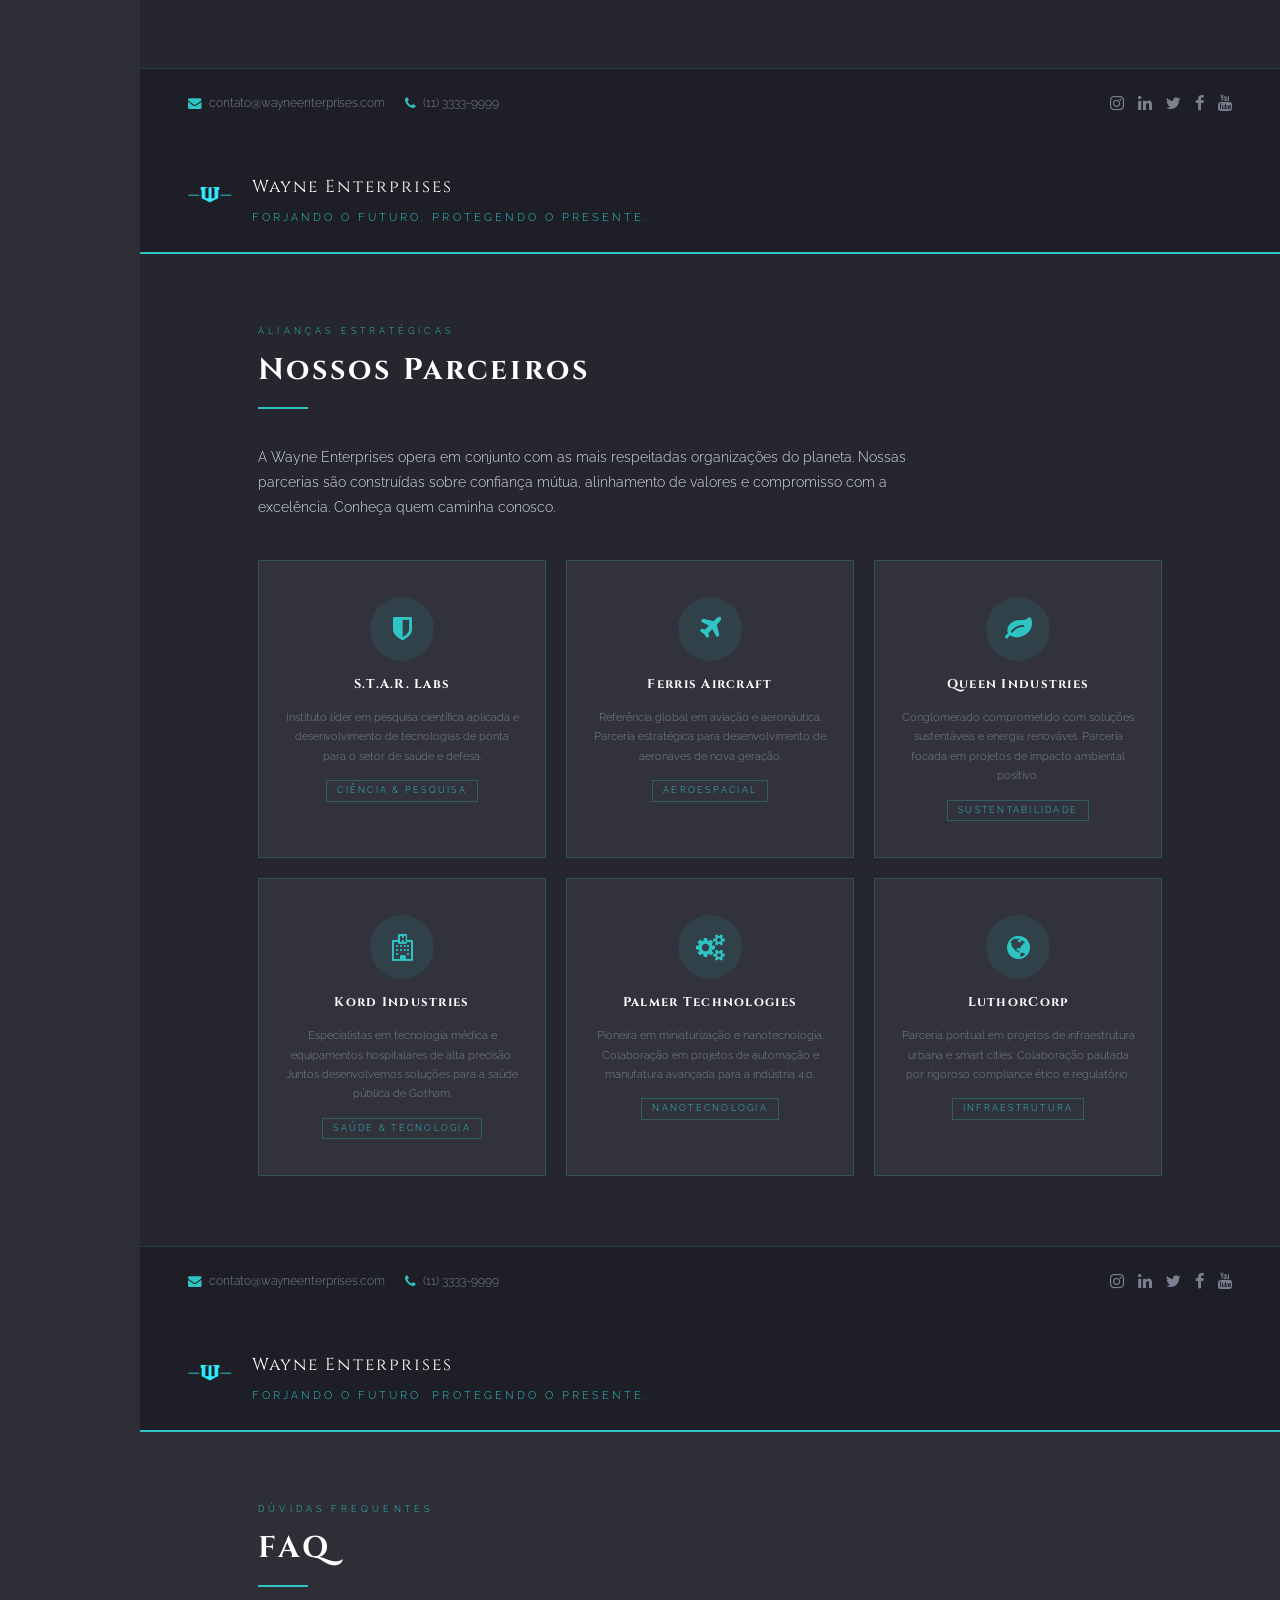
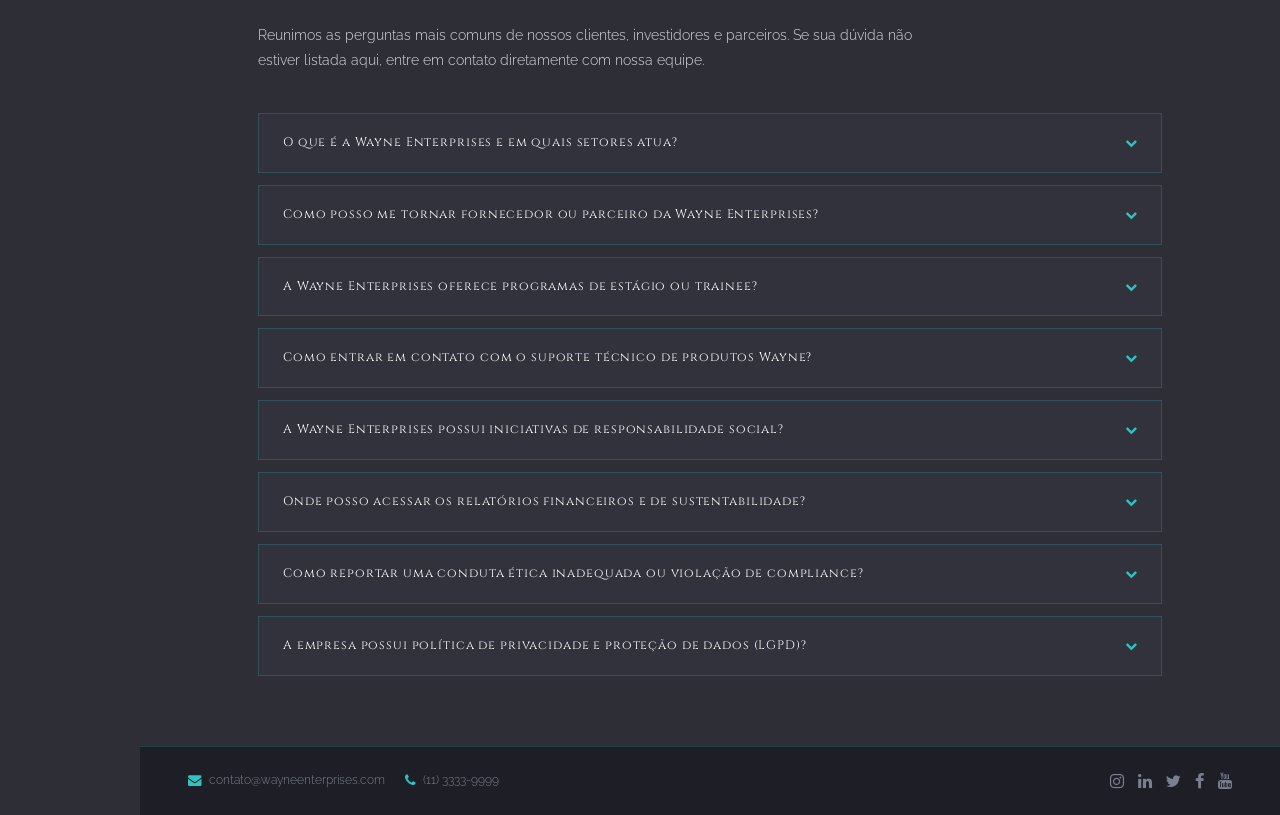
==== commit 8cf141bd: "feat: atualizar rótulo da seção de serviços para incluir produtos" ====
--- a/Pasta/index.html
+++ b/Pasta/index.html
@@ -625,7 +625,7 @@
         <i class="fa fa-home"></i><p>HOME</p>
     </a>
     <a href="#servicos" class="w3-bar-item w3-button">
-        <i class="fa fa-briefcase"></i><p>SERVIÇOS</p>
+        <i class="fa fa-briefcase"></i><p>SERVIÇOS E <br>PRODUTOS</p>
     </a>
     <a href="#parceiros" class="w3-bar-item w3-button">
         <i class="fa fa-handshake-o"></i><p>PARCEIROS</p>
@@ -639,7 +639,7 @@
 <div class="w3-top w3-hide-large w3-hide-medium">
     <nav class="w3-bar w3-center w3-small">
         <a href="#home"      class="w3-bar-item w3-button" style="width:25%">HOME</a>
-        <a href="#servicos"  class="w3-bar-item w3-button" style="width:25%">SERVIÇOS</a>
+        <a href="#servicos"  class="w3-bar-item w3-button" style="width:25%">SERVIÇOS E <br>PRODUTOS</a>
         <a href="#parceiros" class="w3-bar-item w3-button" style="width:25%">PARCEIROS</a>
         <a href="#faq"       class="w3-bar-item w3-button" style="width:25%">FAQ</a>
     </nav>
